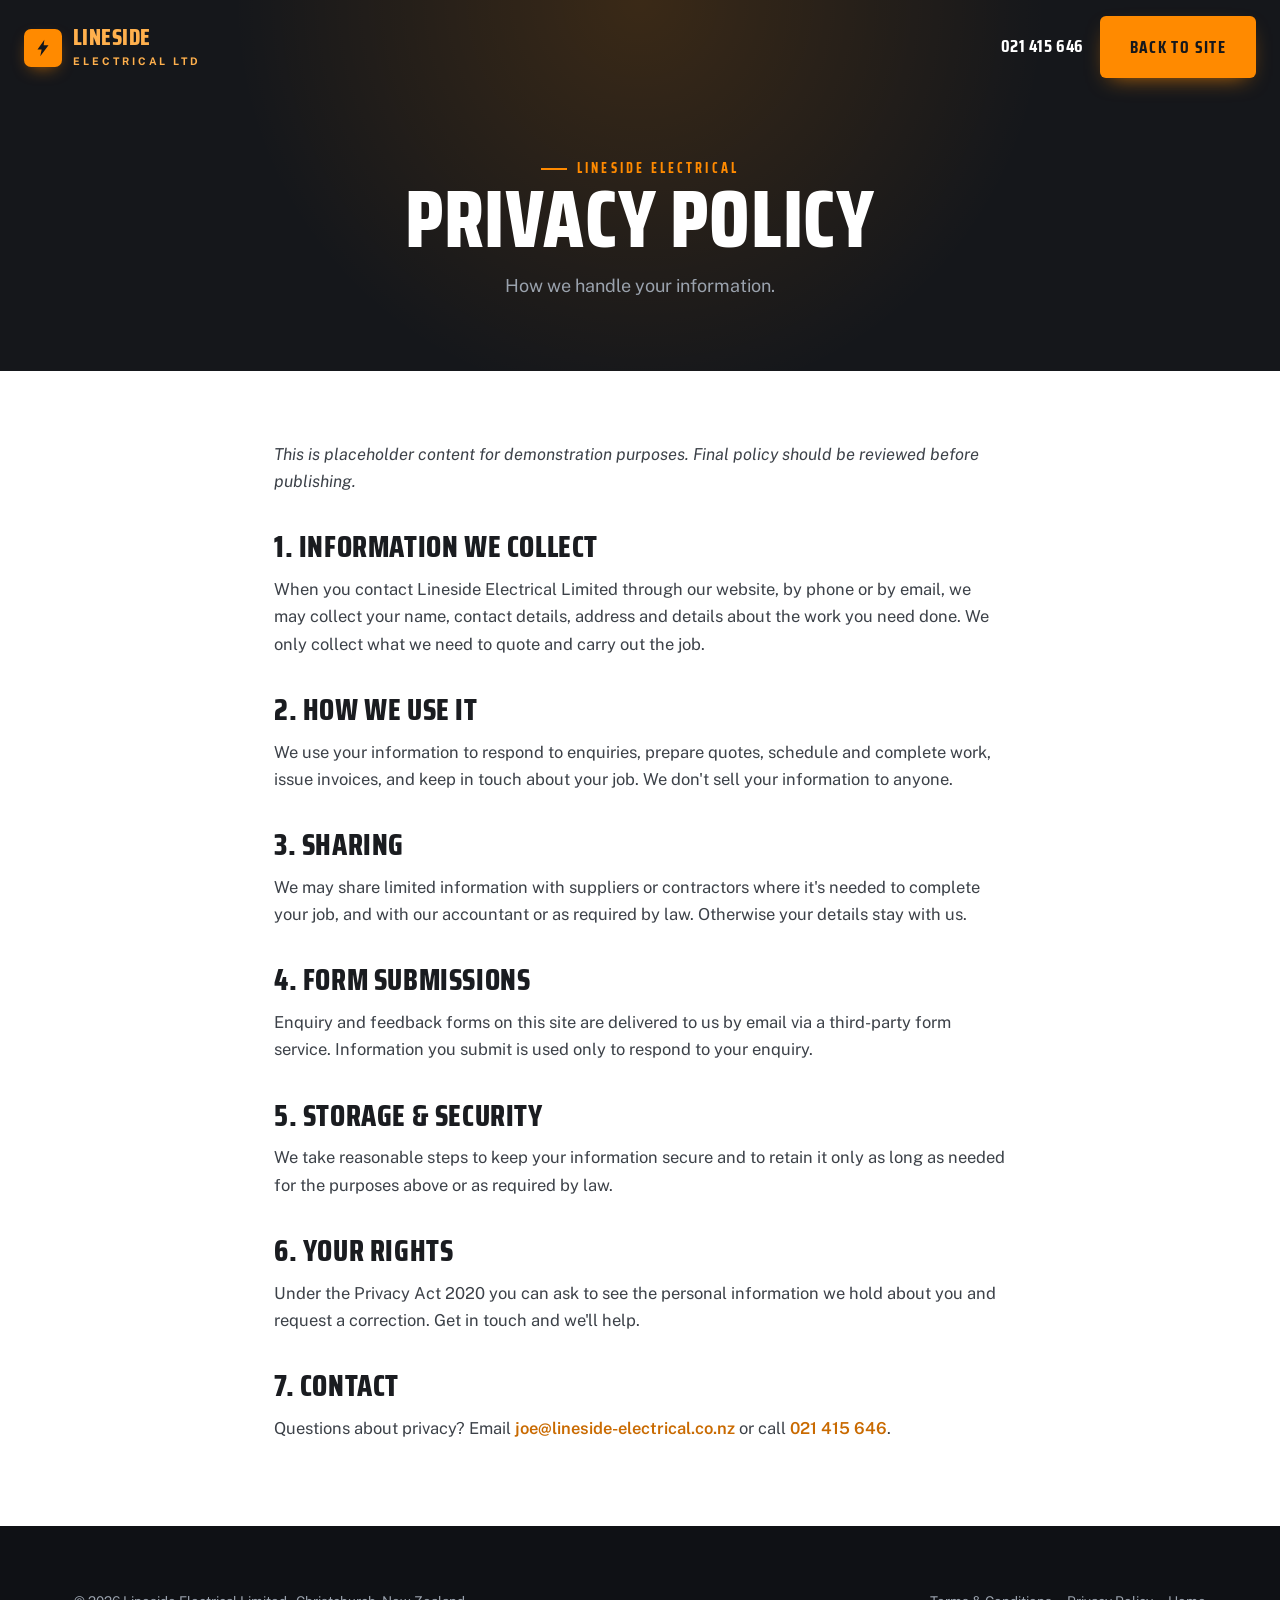
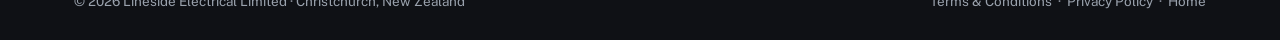
==== privacy.html @ 270ad35f "Initial build: Lineside Electrical Limited" ====
<!DOCTYPE html>
<html lang="en-NZ">
<head>
<meta charset="UTF-8">
<meta name="viewport" content="width=device-width, initial-scale=1.0">
<title>Privacy Policy | Lineside Electrical Limited</title>
<meta name="description" content="Privacy policy for Lineside Electrical Limited, Christchurch.">
<link rel="icon" href="data:image/svg+xml,%3Csvg xmlns='http://www.w3.org/2000/svg' viewBox='0 0 32 32'%3E%3Crect width='32' height='32' rx='7' fill='%23ff8a00'/%3E%3Cpath d='M18 4 L8 18 h6 l-2 10 12-16 h-7 z' fill='%2315171b'/%3E%3C/svg%3E">
<link rel="preconnect" href="https://fonts.googleapis.com">
<link rel="preconnect" href="https://fonts.gstatic.com" crossorigin>
<link href="https://fonts.googleapis.com/css2?family=Saira+Condensed:wght@600;700;800&family=Public+Sans:wght@400;500;600;700&display=swap" rel="stylesheet">
<link rel="stylesheet" href="style.css">
</head>
<body>
<nav class="nav nav--scrolled">
  <a class="brand" href="index.html">
    <span class="mark"><svg viewBox="0 0 32 32" fill="none"><path d="M18 4 L8 18 h6 l-2 10 12-16 h-7 z" fill="#15171b"/></svg></span>
    <span><b>Lineside</b><span>Electrical Ltd</span></span>
  </a>
  <div class="nav-cta"><a class="nav-phone" href="tel:+6421415646">021 415 646</a><a class="btn btn--amber" href="index.html">Back to Site</a></div>
</nav>

<header class="subhead"><div class="wrap"><span class="eyebrow" style="justify-content:center">Lineside Electrical</span><h1>Privacy Policy</h1><p>How we handle your information.</p></div></header>

<main class="prose">
  <p><em>This is placeholder content for demonstration purposes. Final policy should be reviewed before publishing.</em></p>

  <h2>1. Information we collect</h2>
  <p>When you contact Lineside Electrical Limited through our website, by phone or by email, we may collect your name, contact details, address and details about the work you need done. We only collect what we need to quote and carry out the job.</p>

  <h2>2. How we use it</h2>
  <p>We use your information to respond to enquiries, prepare quotes, schedule and complete work, issue invoices, and keep in touch about your job. We don't sell your information to anyone.</p>

  <h2>3. Sharing</h2>
  <p>We may share limited information with suppliers or contractors where it's needed to complete your job, and with our accountant or as required by law. Otherwise your details stay with us.</p>

  <h2>4. Form submissions</h2>
  <p>Enquiry and feedback forms on this site are delivered to us by email via a third-party form service. Information you submit is used only to respond to your enquiry.</p>

  <h2>5. Storage &amp; security</h2>
  <p>We take reasonable steps to keep your information secure and to retain it only as long as needed for the purposes above or as required by law.</p>

  <h2>6. Your rights</h2>
  <p>Under the Privacy Act 2020 you can ask to see the personal information we hold about you and request a correction. Get in touch and we'll help.</p>

  <h2>7. Contact</h2>
  <p>Questions about privacy? Email <a href="mailto:joe@lineside-electrical.co.nz">joe@lineside-electrical.co.nz</a> or call <a href="tel:+6421415646">021 415 646</a>.</p>
</main>

<footer class="footer">
  <div class="wrap">
    <div class="footer-bottom" style="border-top:0;padding-top:0">
      <span>© <span id="yr"></span> Lineside Electrical Limited · Christchurch, New Zealand</span>
      <span><a href="terms.html">Terms &amp; Conditions</a> &nbsp;·&nbsp; <a href="privacy.html">Privacy Policy</a> &nbsp;·&nbsp; <a href="index.html">Home</a></span>
    </div>
  </div>
</footer>
<script src="script.js"></script>
</body>
</html>
---- style.css ----
/* ============================================================
   Lineside Electrical Limited — Industrial archetype
   Display: Saira Condensed · Body: Public Sans · Accent: safety amber
   ============================================================ */

:root{
  --ink:#15171b;          /* dark anchor */
  --ink-2:#1d2026;        /* raised dark panel */
  --bone:#f1eee8;         /* bone band */
  --paper:#ffffff;        /* light band */
  --line:#e3ded4;         /* hairlines on light */
  --line-dark:#2c3038;    /* hairlines on dark */
  --text:#1a1c20;
  --muted:#646a73;
  --muted-dark:#9aa2ad;
  --accent:#ff8a00;       /* safety amber */
  --accent-2:#ffb04d;
  --radius:6px;
  --maxw:1180px;
  --ease:cubic-bezier(.22,.61,.36,1);
}

*{box-sizing:border-box;margin:0;padding:0}
html{scroll-behavior:smooth;-webkit-text-size-adjust:100%}
body{
  font-family:"Public Sans",-apple-system,BlinkMacSystemFont,sans-serif;
  color:var(--text);
  background:var(--paper);
  line-height:1.65;
  font-size:17px;
  overflow-x:hidden;
}
img{max-width:100%;display:block}
a{color:inherit;text-decoration:none}

h1,h2,h3,.display{
  font-family:"Saira Condensed",Impact,sans-serif;
  font-weight:800;
  line-height:.96;
  letter-spacing:.01em;
  text-transform:uppercase;
}

.wrap{max-width:var(--maxw);margin:0 auto;padding:0 24px}
.eyebrow{
  font-family:"Saira Condensed",sans-serif;
  font-weight:700;
  text-transform:uppercase;
  letter-spacing:.22em;
  font-size:14px;
  color:var(--accent);
  display:inline-flex;align-items:center;gap:10px;
}
.eyebrow::before{content:"";width:26px;height:2px;background:var(--accent)}

.section{padding:96px 0}
.section--bone{background:var(--bone)}
.section--ink{background:var(--ink);color:#fff}
.section--ink .eyebrow{color:var(--accent-2)}
.section-head{max-width:720px;margin-bottom:54px}
.section-head h2{font-size:clamp(34px,5.4vw,60px);margin:16px 0 14px}
.section-head p{color:var(--muted);font-size:18px}
.section--ink .section-head p{color:var(--muted-dark)}

/* Buttons */
.btn{
  display:inline-flex;align-items:center;justify-content:center;gap:10px;
  font-family:"Saira Condensed",sans-serif;font-weight:700;
  text-transform:uppercase;letter-spacing:.08em;font-size:17px;
  padding:15px 28px;border-radius:var(--radius);cursor:pointer;border:2px solid transparent;
  transition:transform .25s var(--ease),background .25s var(--ease),color .25s,box-shadow .25s;
  white-space:nowrap;
}
.btn--amber{background:var(--accent);color:#15171b;box-shadow:0 8px 22px -10px rgba(255,138,0,.8)}
.btn--amber:hover{background:var(--accent-2);transform:translateY(-2px)}
.btn--ghost{border-color:rgba(255,255,255,.35);color:#fff}
.btn--ghost:hover{border-color:var(--accent);color:var(--accent-2);transform:translateY(-2px)}
.btn--dark{background:var(--ink);color:#fff}
.btn--dark:hover{background:var(--ink-2);transform:translateY(-2px)}
.btn--outline-dark{border-color:var(--ink);color:var(--ink)}
.btn--outline-dark:hover{background:var(--ink);color:#fff;transform:translateY(-2px)}

/* ============ NAV ============ */
.nav{
  position:fixed;top:0;left:0;right:0;z-index:60;
  display:flex;align-items:center;justify-content:space-between;
  padding:16px 24px;transition:background .3s,padding .3s,box-shadow .3s;
}
.nav--scrolled{background:rgba(21,23,27,.96);backdrop-filter:blur(10px);padding:11px 24px;box-shadow:0 1px 0 var(--line-dark)}
.brand{display:flex;align-items:center;gap:11px;color:#fff}
.brand .mark{
  width:38px;height:38px;border-radius:7px;background:var(--accent);
  display:grid;place-items:center;color:#15171b;flex:none;
  box-shadow:0 6px 18px -8px rgba(255,138,0,.9);
}
.brand .mark svg{width:22px;height:22px}
.brand b{font-family:"Saira Condensed",sans-serif;font-weight:800;font-size:23px;letter-spacing:.02em;text-transform:uppercase;line-height:1}
.brand span{display:block;font-size:10.5px;letter-spacing:.28em;color:var(--accent-2);text-transform:uppercase;font-weight:700;margin-top:2px}
.nav-links{display:flex;align-items:center;gap:30px}
.nav-links a{color:#e7e9ec;font-size:15px;font-weight:500;transition:color .2s}
.nav-links a:hover{color:var(--accent-2)}
.nav-cta{display:flex;align-items:center;gap:16px}
.nav-phone{color:#fff;font-family:"Saira Condensed",sans-serif;font-weight:700;font-size:18px;letter-spacing:.03em}
.nav-toggle{display:none;background:none;border:0;color:#fff;cursor:pointer}
@media(max-width:880px){
  .nav-links,.nav-phone{display:none}
  .nav-toggle{display:block}
}

/* ============ HERO ============ */
.hero{position:relative;min-height:100vh;display:flex;align-items:flex-end;background:var(--ink);overflow:hidden}
.hero-slides{position:absolute;inset:0;z-index:0}
.hero-slide{
  position:absolute;inset:0;background-size:cover;background-position:center;
  opacity:0;transition:opacity 1.6s ease-in-out;transform:scale(1.06);
  filter:saturate(.85) contrast(1.05);
}
.hero-slide.active{opacity:1;animation:kenburns 8s linear forwards}
@keyframes kenburns{from{transform:scale(1.06)}to{transform:scale(1.14)}}
.hero-overlay{position:absolute;inset:0;z-index:1;
  background:linear-gradient(180deg,rgba(21,23,27,.55) 0%,rgba(21,23,27,.45) 40%,rgba(21,23,27,.92) 100%);}
.hero-overlay::after{content:"";position:absolute;inset:0;background:linear-gradient(90deg,rgba(21,23,27,.7),transparent 70%)}
.hero-inner{position:relative;z-index:2;width:100%;padding-bottom:72px;padding-top:140px}
.hero-inner .eyebrow{margin-bottom:20px}
.hero h1{color:#fff;font-size:clamp(46px,8.4vw,108px);max-width:14ch}
.hero h1 em{font-style:normal;color:var(--accent)}
.hero-sub{color:#dfe2e7;font-size:clamp(17px,2vw,21px);max-width:54ch;margin:22px 0 32px}
.hero-actions{display:flex;flex-wrap:wrap;gap:14px}
.hero-strip{
  position:relative;z-index:2;border-top:1px solid var(--line-dark);
  display:grid;grid-template-columns:repeat(3,1fr);
}
.hero-strip div{padding:18px 24px;color:#cfd3da;font-size:14.5px;display:flex;align-items:center;gap:10px;border-left:1px solid var(--line-dark)}
.hero-strip div:first-child{border-left:0}
.hero-strip b{color:#fff;font-family:"Saira Condensed",sans-serif;font-size:17px;letter-spacing:.04em;text-transform:uppercase}
.hero-strip svg{color:var(--accent);flex:none}
@media(max-width:760px){.hero-strip{display:none}.hero-inner{padding-bottom:54px}}

/* ============ TRUST STRIP ============ */
.trust{background:var(--ink-2);color:#fff;padding:0}
.trust-grid{display:grid;grid-template-columns:repeat(3,1fr)}
.trust-grid .cell{padding:38px 30px;border-left:1px solid var(--line-dark);display:flex;gap:18px;align-items:flex-start}
.trust-grid .cell:first-child{border-left:0}
.trust .ic{width:46px;height:46px;border-radius:8px;background:rgba(255,138,0,.14);color:var(--accent);display:grid;place-items:center;flex:none}
.trust h3{font-size:21px;letter-spacing:.04em;margin-bottom:5px}
.trust p{color:var(--muted-dark);font-size:14.5px;line-height:1.5}
@media(max-width:760px){.trust-grid{grid-template-columns:1fr}.trust-grid .cell{border-left:0;border-top:1px solid var(--line-dark)}.trust-grid .cell:first-child{border-top:0}}

/* ============ SERVICES ============ */
.svc-grid{display:grid;grid-template-columns:repeat(3,1fr);gap:22px}
@media(max-width:900px){.svc-grid{grid-template-columns:repeat(2,1fr)}}
@media(max-width:600px){.svc-grid{grid-template-columns:1fr}}
.svc{
  background:var(--paper);border:1px solid var(--line);border-radius:var(--radius);
  padding:30px 28px;transition:transform .3s var(--ease),box-shadow .3s,border-color .3s;
  position:relative;overflow:hidden;
}
.section--bone .svc{background:#fff}
.svc::before{content:"";position:absolute;top:0;left:0;width:0;height:3px;background:var(--accent);transition:width .35s var(--ease)}
.svc:hover{transform:translateY(-5px);box-shadow:0 22px 40px -24px rgba(21,23,27,.4);border-color:#d6cfc1}
.svc:hover::before{width:100%}
.svc .num{font-family:"Saira Condensed",sans-serif;font-weight:800;font-size:15px;color:var(--accent);letter-spacing:.1em}
.svc .ic{width:50px;height:50px;border-radius:9px;background:var(--ink);color:var(--accent);display:grid;place-items:center;margin:14px 0 18px}
.svc h3{font-size:25px;letter-spacing:.03em;margin-bottom:9px}
.svc p{color:var(--muted);font-size:15.5px}

/* ============ ABOUT ============ */
.about-grid{display:grid;grid-template-columns:1fr 1.05fr;gap:60px;align-items:center}
@media(max-width:860px){.about-grid{grid-template-columns:1fr;gap:36px}}
.about-img{position:relative;border-radius:var(--radius);overflow:hidden}
.about-img img{width:100%;height:100%;object-fit:cover;aspect-ratio:4/3;filter:saturate(.85) contrast(1.05)}
.about-img .tag{
  position:absolute;left:0;bottom:0;background:var(--accent);color:#15171b;
  font-family:"Saira Condensed",sans-serif;font-weight:800;text-transform:uppercase;
  letter-spacing:.05em;padding:12px 20px;font-size:18px;
}
.about h2{font-size:clamp(32px,4.6vw,52px);margin:14px 0 18px}
.about p{color:var(--muted);margin-bottom:16px}
.checklist{list-style:none;margin-top:24px;display:grid;gap:14px}
.checklist li{display:flex;gap:13px;align-items:flex-start;font-weight:500;color:var(--text)}
.checklist .tick{width:26px;height:26px;border-radius:50%;background:var(--ink);color:var(--accent);display:grid;place-items:center;flex:none}
.checklist b{font-family:"Saira Condensed",sans-serif;font-weight:700;letter-spacing:.02em}

/* ============ CREW ============ */
.crew-grid{display:grid;grid-template-columns:repeat(3,1fr);gap:22px}
@media(max-width:820px){.crew-grid{grid-template-columns:1fr}}
.badge{
  display:inline-block;font-family:"Saira Condensed",sans-serif;font-weight:700;
  text-transform:uppercase;letter-spacing:.14em;font-size:12.5px;
  background:rgba(255,138,0,.16);color:var(--accent-2);padding:5px 12px;border-radius:4px;margin-bottom:18px;
}
.crew{background:var(--ink-2);border:1px solid var(--line-dark);border-radius:var(--radius);padding:32px 28px;transition:transform .3s var(--ease),border-color .3s}
.crew:hover{transform:translateY(-5px);border-color:var(--accent)}
.crew .avatar{
  width:74px;height:74px;border-radius:50%;background:var(--ink);
  display:grid;place-items:center;font-family:"Saira Condensed",sans-serif;font-weight:800;
  font-size:27px;color:#fff;border:2px solid var(--accent);margin-bottom:20px;letter-spacing:.03em;
}
.crew h3{color:#fff;font-size:24px;letter-spacing:.04em}
.crew .role-sub{color:var(--accent-2);font-size:13px;text-transform:uppercase;letter-spacing:.16em;font-weight:700;margin:4px 0 12px;font-family:"Saira Condensed",sans-serif}
.crew p{color:var(--muted-dark);font-size:15px}

/* ============ REVIEWS ============ */
.rev-grid{display:grid;grid-template-columns:repeat(3,1fr);gap:22px}
@media(max-width:900px){.rev-grid{grid-template-columns:1fr}}
.rev{background:#fff;border:1px solid var(--line);border-radius:var(--radius);padding:30px 28px;display:flex;flex-direction:column;gap:14px}
.stars{color:var(--accent);letter-spacing:3px;font-size:18px}
.rev p{color:var(--text);font-size:16px;flex:1}
.rev .who{display:flex;align-items:center;gap:12px;border-top:1px solid var(--line);padding-top:16px}
.rev .who .ini{width:42px;height:42px;border-radius:50%;background:var(--ink);color:var(--accent);display:grid;place-items:center;font-family:"Saira Condensed",sans-serif;font-weight:800;font-size:16px}
.rev .who b{display:block;font-family:"Public Sans";font-weight:700;font-size:15px}
.rev .who span{font-size:13px;color:var(--muted)}

/* ============ REVIEW FUNNEL BANNER ============ */
.funnel{background:var(--ink);color:#fff;text-align:center;position:relative;overflow:hidden}
.funnel::before{content:"";position:absolute;inset:0;background:radial-gradient(circle at 50% -20%,rgba(255,138,0,.18),transparent 60%)}
.funnel .wrap{position:relative;z-index:1}
.funnel h2{font-size:clamp(32px,5vw,56px);margin:14px 0 10px}
.funnel .big-stars{color:var(--accent);font-size:34px;letter-spacing:8px;margin:18px 0 26px}
.funnel p{color:var(--muted-dark);max-width:50ch;margin:0 auto 30px;font-size:17px}

/* ============ CONTACT ============ */
.contact-grid{display:grid;grid-template-columns:.85fr 1.15fr;gap:54px}
@media(max-width:860px){.contact-grid{grid-template-columns:1fr;gap:36px}}
.contact-info h2{font-size:clamp(32px,4.6vw,52px);margin:14px 0 18px;color:#fff}
.contact-info p.lead{color:var(--muted-dark);margin-bottom:30px}
.contact-line{display:flex;gap:16px;align-items:center;padding:16px 0;border-top:1px solid var(--line-dark)}
.contact-line .ic{width:46px;height:46px;border-radius:9px;background:rgba(255,138,0,.14);color:var(--accent);display:grid;place-items:center;flex:none}
.contact-line span{display:block;font-size:12.5px;color:var(--muted-dark);text-transform:uppercase;letter-spacing:.14em;font-weight:700}
.contact-line b{color:#fff;font-size:18px;font-weight:600}
.form{background:#fff;border-radius:var(--radius);padding:34px}
.form .row{display:grid;grid-template-columns:1fr 1fr;gap:16px}
@media(max-width:520px){.form .row{grid-template-columns:1fr}}
.field{margin-bottom:16px}
.field label{display:block;font-size:13px;font-weight:700;text-transform:uppercase;letter-spacing:.08em;color:var(--text);margin-bottom:7px;font-family:"Saira Condensed",sans-serif}
.field input,.field select,.field textarea{
  width:100%;padding:13px 15px;border:1.5px solid var(--line);border-radius:var(--radius);
  font-family:inherit;font-size:16px;color:var(--text);background:#fbfaf7;transition:border-color .2s,box-shadow .2s;
}
.field input:focus,.field select:focus,.field textarea:focus{outline:none;border-color:var(--accent);box-shadow:0 0 0 3px rgba(255,138,0,.16);background:#fff}
.field textarea{resize:vertical;min-height:120px}

/* ============ FOOTER ============ */
.footer{background:#0f1115;color:#cdd2d9;padding:64px 0 28px}
.footer-top{display:grid;grid-template-columns:1.4fr 1fr 1fr;gap:40px;padding-bottom:40px;border-bottom:1px solid var(--line-dark)}
@media(max-width:760px){.footer-top{grid-template-columns:1fr;gap:30px}}
.footer .brand{margin-bottom:16px}
.footer-about{color:var(--muted-dark);font-size:15px;max-width:38ch}
.footer h4{font-family:"Saira Condensed",sans-serif;font-weight:700;text-transform:uppercase;letter-spacing:.1em;color:#fff;font-size:16px;margin-bottom:16px}
.footer ul{list-style:none;display:grid;gap:10px}
.footer ul a{color:var(--muted-dark);font-size:15px;transition:color .2s}
.footer ul a:hover{color:var(--accent-2)}
.footer-bottom{display:flex;justify-content:space-between;flex-wrap:wrap;gap:12px;padding-top:24px;font-size:13.5px;color:var(--muted-dark)}
.footer-bottom a{color:var(--muted-dark)}
.footer-bottom a:hover{color:var(--accent-2)}

/* ============ INTRO OVERLAY ============ */
#intro{position:fixed;inset:0;z-index:200;background:var(--ink);display:grid;place-items:center;transition:opacity .7s ease,visibility .7s}
#intro.gone{opacity:0;visibility:hidden}
#intro .il{display:flex;align-items:center;gap:14px;transform:translateY(8px);opacity:0;animation:introIn .8s var(--ease) forwards}
#intro .mark{width:54px;height:54px;border-radius:10px;background:var(--accent);display:grid;place-items:center;color:#15171b}
#intro .mark svg{width:30px;height:30px}
#intro b{font-family:"Saira Condensed",sans-serif;font-weight:800;font-size:34px;color:#fff;text-transform:uppercase;letter-spacing:.03em}
#intro .bar{position:absolute;bottom:0;left:0;height:3px;background:var(--accent);width:0;animation:introBar 1.2s ease forwards}
@keyframes introIn{to{transform:translateY(0);opacity:1}}
@keyframes introBar{to{width:100%}}

/* ============ REVEAL ============ */
.reveal{opacity:0;transform:translateY(26px);transition:opacity .7s var(--ease),transform .7s var(--ease)}
.reveal.in{opacity:1;transform:none}

/* ============ SUBPAGE HEADER ============ */
.subhead{background:var(--ink);color:#fff;padding:150px 0 70px;text-align:center;position:relative;overflow:hidden}
.subhead::before{content:"";position:absolute;inset:0;background:radial-gradient(circle at 50% 0,rgba(255,138,0,.16),transparent 55%)}
.subhead .wrap{position:relative;z-index:1}
.subhead h1{font-size:clamp(40px,7vw,80px)}
.subhead p{color:var(--muted-dark);margin-top:14px;font-size:18px}

/* legal / content pages */
.prose{max-width:780px;margin:0 auto;padding:70px 24px}
.prose h2{font-size:30px;margin:38px 0 14px;letter-spacing:.02em}
.prose p,.prose li{color:#3c4148;margin-bottom:14px;font-size:16.5px}
.prose ul{padding-left:22px;margin-bottom:14px}
.prose a{color:#c96a00;font-weight:600}

@media(prefers-reduced-motion:reduce){
  .hero-slide.active{animation:none}
  *{scroll-behavior:auto}
}
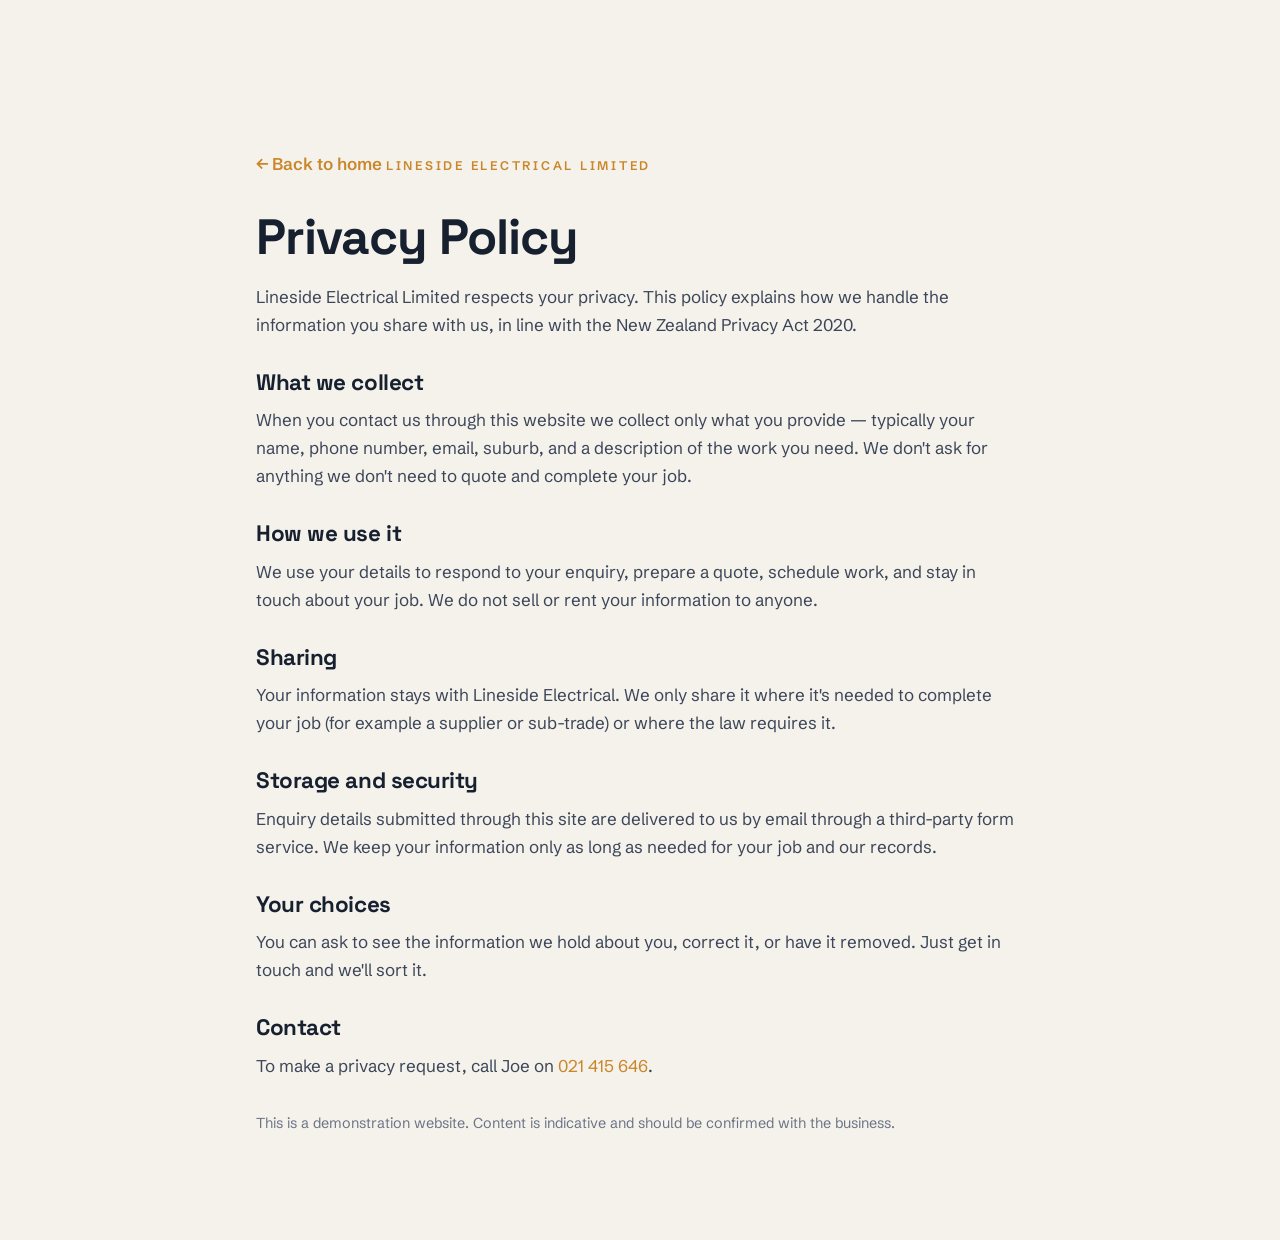
==== commit 099be39d: "Initial build: Lineside Electrical Limited Co-Authored-By: Claude Opus 4.8 <noreply@anthropic.com>" ====
--- a/privacy.html
+++ b/privacy.html
@@ -2,59 +2,44 @@
 <html lang="en-NZ">
 <head>
 <meta charset="UTF-8">
-<meta name="viewport" content="width=device-width, initial-scale=1.0">
+<meta name="viewport" content="width=device-width,initial-scale=1">
 <title>Privacy Policy | Lineside Electrical Limited</title>
-<meta name="description" content="Privacy policy for Lineside Electrical Limited, Christchurch.">
-<link rel="icon" href="data:image/svg+xml,%3Csvg xmlns='http://www.w3.org/2000/svg' viewBox='0 0 32 32'%3E%3Crect width='32' height='32' rx='7' fill='%23ff8a00'/%3E%3Cpath d='M18 4 L8 18 h6 l-2 10 12-16 h-7 z' fill='%2315171b'/%3E%3C/svg%3E">
+<meta name="robots" content="noindex">
+<link rel="icon" href="favicon.svg" type="image/svg+xml">
 <link rel="preconnect" href="https://fonts.googleapis.com">
 <link rel="preconnect" href="https://fonts.gstatic.com" crossorigin>
-<link href="https://fonts.googleapis.com/css2?family=Saira+Condensed:wght@600;700;800&family=Public+Sans:wght@400;500;600;700&display=swap" rel="stylesheet">
-<link rel="stylesheet" href="style.css">
+<link href="https://fonts.googleapis.com/css2?family=Space+Grotesk:wght@500;600;700&family=Schibsted+Grotesk:wght@400;500;600;700&display=swap" rel="stylesheet">
+<link rel="stylesheet" href="styles.css">
 </head>
 <body>
-<nav class="nav nav--scrolled">
-  <a class="brand" href="index.html">
-    <span class="mark"><svg viewBox="0 0 32 32" fill="none"><path d="M18 4 L8 18 h6 l-2 10 12-16 h-7 z" fill="#15171b"/></svg></span>
-    <span><b>Lineside</b><span>Electrical Ltd</span></span>
-  </a>
-  <div class="nav-cta"><a class="nav-phone" href="tel:+6421415646">021 415 646</a><a class="btn btn--amber" href="index.html">Back to Site</a></div>
-</nav>
+<section class="subpage">
+  <div class="wrap">
+    <a class="back-link" href="index.html">← Back to home</a>
+    <span class="eyebrow">Lineside Electrical Limited</span>
+    <h1>Privacy Policy</h1>
+    <p>Lineside Electrical Limited respects your privacy. This policy explains how we handle the information you share with us, in line with the New Zealand Privacy Act 2020.</p>
 
-<header class="subhead"><div class="wrap"><span class="eyebrow" style="justify-content:center">Lineside Electrical</span><h1>Privacy Policy</h1><p>How we handle your information.</p></div></header>
+    <h2>What we collect</h2>
+    <p>When you contact us through this website we collect only what you provide — typically your name, phone number, email, suburb, and a description of the work you need. We don't ask for anything we don't need to quote and complete your job.</p>
 
-<main class="prose">
-  <p><em>This is placeholder content for demonstration purposes. Final policy should be reviewed before publishing.</em></p>
+    <h2>How we use it</h2>
+    <p>We use your details to respond to your enquiry, prepare a quote, schedule work, and stay in touch about your job. We do not sell or rent your information to anyone.</p>
 
-  <h2>1. Information we collect</h2>
-  <p>When you contact Lineside Electrical Limited through our website, by phone or by email, we may collect your name, contact details, address and details about the work you need done. We only collect what we need to quote and carry out the job.</p>
+    <h2>Sharing</h2>
+    <p>Your information stays with Lineside Electrical. We only share it where it's needed to complete your job (for example a supplier or sub-trade) or where the law requires it.</p>
 
-  <h2>2. How we use it</h2>
-  <p>We use your information to respond to enquiries, prepare quotes, schedule and complete work, issue invoices, and keep in touch about your job. We don't sell your information to anyone.</p>
+    <h2>Storage and security</h2>
+    <p>Enquiry details submitted through this site are delivered to us by email through a third-party form service. We keep your information only as long as needed for your job and our records.</p>
 
-  <h2>3. Sharing</h2>
-  <p>We may share limited information with suppliers or contractors where it's needed to complete your job, and with our accountant or as required by law. Otherwise your details stay with us.</p>
+    <h2>Your choices</h2>
+    <p>You can ask to see the information we hold about you, correct it, or have it removed. Just get in touch and we'll sort it.</p>
 
-  <h2>4. Form submissions</h2>
-  <p>Enquiry and feedback forms on this site are delivered to us by email via a third-party form service. Information you submit is used only to respond to your enquiry.</p>
+    <h2>Contact</h2>
+    <p>To make a privacy request, call Joe on <a href="tel:+6421415646" style="color:var(--copper-2)">021 415 646</a>.</p>
 
-  <h2>5. Storage &amp; security</h2>
-  <p>We take reasonable steps to keep your information secure and to retain it only as long as needed for the purposes above or as required by law.</p>
-
-  <h2>6. Your rights</h2>
-  <p>Under the Privacy Act 2020 you can ask to see the personal information we hold about you and request a correction. Get in touch and we'll help.</p>
-
-  <h2>7. Contact</h2>
-  <p>Questions about privacy? Email <a href="mailto:joe@lineside-electrical.co.nz">joe@lineside-electrical.co.nz</a> or call <a href="tel:+6421415646">021 415 646</a>.</p>
-</main>
-
-<footer class="footer">
-  <div class="wrap">
-    <div class="footer-bottom" style="border-top:0;padding-top:0">
-      <span>© <span id="yr"></span> Lineside Electrical Limited · Christchurch, New Zealand</span>
-      <span><a href="terms.html">Terms &amp; Conditions</a> &nbsp;·&nbsp; <a href="privacy.html">Privacy Policy</a> &nbsp;·&nbsp; <a href="index.html">Home</a></span>
-    </div>
+    <p style="margin-top:2rem;color:#6b7486;font-size:.9rem">This is a demonstration website. Content is indicative and should be confirmed with the business.</p>
   </div>
-</footer>
+</section>
 <script src="script.js"></script>
 </body>
 </html>
--- a/styles.css
+++ b/styles.css
@@ -0,0 +1,265 @@
+/* Lineside Electrical Limited — Premium archetype
+   Fonts: Space Grotesk (display) + Schibsted Grotesk (body)
+   Anchor: deep navy  |  Accent: copper/amber */
+
+:root{
+  --navy:#0b1220;
+  --navy-2:#111c30;
+  --navy-3:#16243c;
+  --bone:#f5f2ec;
+  --white:#ffffff;
+  --ink:#16202f;
+  --muted:#5c6779;
+  --line:#e4ded3;
+  --line-dark:rgba(255,255,255,.10);
+  --copper:#e0a13c;
+  --copper-2:#ca862a;
+  --radius:14px;
+  --maxw:1180px;
+  --shadow:0 18px 50px -20px rgba(11,18,32,.35);
+  --ease:cubic-bezier(.22,.61,.36,1);
+}
+
+*{box-sizing:border-box;margin:0;padding:0}
+html{scroll-behavior:smooth;-webkit-text-size-adjust:100%}
+body{
+  font-family:"Schibsted Grotesk",system-ui,sans-serif;
+  color:var(--ink);
+  background:var(--white);
+  line-height:1.65;
+  font-size:17px;
+  -webkit-font-smoothing:antialiased;
+}
+h1,h2,h3,h4{font-family:"Space Grotesk",system-ui,sans-serif;line-height:1.08;font-weight:700;letter-spacing:-.02em}
+a{color:inherit;text-decoration:none}
+img{display:block;max-width:100%}
+.wrap{max-width:var(--maxw);margin:0 auto;padding:0 26px}
+.eyebrow{
+  font-size:.78rem;letter-spacing:.22em;text-transform:uppercase;
+  font-weight:600;color:var(--copper-2);
+}
+.eyebrow.on-dark{color:var(--copper)}
+
+/* Buttons */
+.btn{
+  display:inline-flex;align-items:center;gap:.55rem;
+  font-weight:600;font-size:1rem;
+  padding:.95rem 1.55rem;border-radius:11px;
+  border:1px solid transparent;cursor:pointer;
+  transition:transform .25s var(--ease),background .25s,border-color .25s,color .25s;
+}
+.btn:hover{transform:translateY(-2px)}
+.btn-primary{background:var(--copper);color:#1a1206}
+.btn-primary:hover{background:var(--copper-2)}
+.btn-ghost{border-color:rgba(255,255,255,.35);color:#fff}
+.btn-ghost:hover{border-color:#fff;background:rgba(255,255,255,.07)}
+.btn-dark{background:var(--navy);color:#fff}
+.btn-dark:hover{background:var(--navy-3)}
+
+/* ---------- NAV ---------- */
+.nav{
+  position:fixed;top:0;left:0;right:0;z-index:60;
+  display:flex;align-items:center;justify-content:space-between;
+  padding:16px 26px;
+  transition:background .3s,box-shadow .3s,padding .3s;
+}
+.nav.scrolled{background:rgba(11,18,32,.92);backdrop-filter:blur(12px);box-shadow:0 1px 0 var(--line-dark);padding:11px 26px}
+.brand{display:flex;align-items:center;gap:.62rem;color:#fff;font-family:"Space Grotesk";font-weight:700;font-size:1.18rem;letter-spacing:-.01em}
+.brand .spark{
+  width:30px;height:30px;border-radius:8px;display:grid;place-items:center;
+  background:var(--copper);color:#1a1206;flex:none;
+}
+.brand .spark svg{width:17px;height:17px}
+.brand small{display:block;font-family:"Schibsted Grotesk";font-weight:500;font-size:.62rem;letter-spacing:.18em;color:var(--copper);text-transform:uppercase;margin-top:1px}
+.nav-links{display:flex;align-items:center;gap:2rem}
+.nav-links a{color:rgba(255,255,255,.82);font-size:.96rem;font-weight:500}
+.nav-links a:hover{color:#fff}
+.nav-cta{display:flex;align-items:center;gap:1rem}
+.nav-phone{color:#fff;font-weight:600;font-size:.96rem;display:flex;align-items:center;gap:.4rem}
+.nav-phone svg{width:15px;height:15px;color:var(--copper)}
+.nav-toggle{display:none;background:none;border:0;color:#fff;cursor:pointer}
+@media(max-width:880px){
+  .nav-links{display:none}
+  .nav-phone span{display:none}
+}
+
+/* ---------- HERO ---------- */
+.hero{position:relative;min-height:100svh;display:flex;align-items:center;background:var(--navy);overflow:hidden}
+.hero-slides{position:absolute;inset:0;z-index:0}
+.hero-slide{
+  position:absolute;inset:0;background-size:cover;background-position:center;
+  opacity:0;transition:opacity 1.6s ease;
+  filter:saturate(.82) contrast(1.05);
+}
+.hero-slide.active{opacity:1}
+.hero-overlay{
+  position:absolute;inset:0;z-index:1;
+  background:linear-gradient(180deg,rgba(11,18,32,.62) 0%,rgba(11,18,32,.55) 45%,rgba(11,18,32,.82) 100%);
+}
+.hero-overlay:after{
+  content:"";position:absolute;inset:0;
+  background:radial-gradient(120% 80% at 12% 30%,rgba(11,18,32,.20),rgba(11,18,32,.7));
+}
+.hero-inner{position:relative;z-index:2;width:100%;padding-top:120px;padding-bottom:64px}
+.hero h1{color:#fff;font-size:clamp(2.5rem,6.4vw,4.65rem);max-width:14ch;margin:.9rem 0 1.1rem}
+.hero .lead{color:rgba(255,255,255,.84);font-size:clamp(1.05rem,2vw,1.28rem);max-width:46ch;margin-bottom:2rem}
+.hero-cta{display:flex;gap:.9rem;flex-wrap:wrap;align-items:center}
+.hero-meta{display:flex;gap:1.8rem;margin-top:2.6rem;flex-wrap:wrap}
+.hero-meta div{color:rgba(255,255,255,.7);font-size:.9rem;display:flex;align-items:center;gap:.5rem}
+.hero-meta svg{width:16px;height:16px;color:var(--copper)}
+.hero-dots{position:absolute;left:26px;bottom:26px;z-index:3;display:flex;gap:.5rem}
+.hero-dots button{width:30px;height:4px;border-radius:3px;border:0;background:rgba(255,255,255,.3);cursor:pointer;transition:background .3s}
+.hero-dots button.active{background:var(--copper)}
+
+/* ---------- Section base ---------- */
+section{padding:96px 0}
+.sec-light{background:var(--white)}
+.sec-bone{background:var(--bone)}
+.sec-dark{background:var(--navy);color:#fff}
+.sec-head{max-width:680px;margin-bottom:54px}
+.sec-head h2{font-size:clamp(2rem,4.2vw,3rem);margin:.65rem 0 .85rem}
+.sec-head p{color:var(--muted);font-size:1.1rem}
+.sec-dark .sec-head p{color:rgba(255,255,255,.72)}
+
+/* ---------- Trust strip ---------- */
+.trust{background:var(--navy-2);color:#fff;padding:0}
+.trust-grid{display:grid;grid-template-columns:repeat(3,1fr)}
+.trust-item{display:flex;gap:1.05rem;align-items:flex-start;padding:38px 30px;border-left:1px solid var(--line-dark)}
+.trust-item:first-child{border-left:0}
+.trust-ico{width:46px;height:46px;border-radius:11px;flex:none;display:grid;place-items:center;background:rgba(224,161,60,.14);color:var(--copper)}
+.trust-ico svg{width:23px;height:23px}
+.trust-item h3{font-size:1.06rem;margin-bottom:.18rem}
+.trust-item p{color:rgba(255,255,255,.66);font-size:.93rem;line-height:1.5}
+@media(max-width:760px){.trust-grid{grid-template-columns:1fr}.trust-item{border-left:0;border-top:1px solid var(--line-dark)}.trust-item:first-child{border-top:0}}
+
+/* ---------- Services ---------- */
+.svc-grid{display:grid;grid-template-columns:repeat(3,1fr);gap:22px}
+.svc-card{
+  background:var(--white);border:1px solid var(--line);border-radius:var(--radius);
+  padding:30px 28px;transition:transform .3s var(--ease),box-shadow .3s,border-color .3s;
+}
+.sec-bone .svc-card{background:#fff}
+.svc-card:hover{transform:translateY(-5px);box-shadow:var(--shadow);border-color:#d8cfbe}
+.svc-ico{width:50px;height:50px;border-radius:12px;display:grid;place-items:center;background:var(--navy);color:var(--copper);margin-bottom:1.1rem}
+.svc-ico svg{width:25px;height:25px}
+.svc-card h3{font-size:1.22rem;margin-bottom:.5rem}
+.svc-card p{color:var(--muted);font-size:.97rem}
+@media(max-width:860px){.svc-grid{grid-template-columns:1fr 1fr}}
+@media(max-width:560px){.svc-grid{grid-template-columns:1fr}}
+
+/* ---------- About ---------- */
+.about{display:grid;grid-template-columns:1fr 1fr;gap:60px;align-items:center}
+.about-media{position:relative}
+.about-media img{width:100%;aspect-ratio:4/3;object-fit:cover;border-radius:var(--radius);filter:saturate(.82) contrast(1.05)}
+.about-media .tag{
+  position:absolute;left:-10px;bottom:24px;background:var(--copper);color:#1a1206;
+  font-weight:600;font-family:"Space Grotesk";padding:.65rem 1.1rem;border-radius:10px;font-size:.95rem;
+  box-shadow:var(--shadow);
+}
+.about h2{font-size:clamp(2rem,4vw,2.85rem);margin:.6rem 0 1.1rem}
+.about p{color:var(--muted);margin-bottom:1rem}
+.checklist{list-style:none;margin-top:1.6rem;display:grid;gap:.85rem}
+.checklist li{display:flex;gap:.75rem;align-items:flex-start;font-weight:500}
+.checklist .ck{width:26px;height:26px;border-radius:50%;background:rgba(224,161,60,.16);color:var(--copper-2);flex:none;display:grid;place-items:center}
+.checklist .ck svg{width:14px;height:14px}
+@media(max-width:840px){.about{grid-template-columns:1fr;gap:36px}}
+
+/* ---------- Crew ---------- */
+.crew-grid{display:grid;grid-template-columns:repeat(3,1fr);gap:22px}
+.crew-card{background:#fff;border:1px solid var(--line);border-radius:var(--radius);padding:30px 26px;text-align:center}
+.sec-bone .crew-card{background:#fff}
+.avatar{
+  width:78px;height:78px;border-radius:50%;margin:0 auto 1.1rem;display:grid;place-items:center;
+  background:var(--navy);color:var(--copper);font-family:"Space Grotesk";font-weight:700;font-size:1.5rem;
+  box-shadow:0 0 0 4px rgba(224,161,60,.22);
+}
+.crew-card h3{font-size:1.18rem}
+.crew-card .role-sub{color:var(--copper-2);font-weight:600;font-size:.82rem;letter-spacing:.06em;text-transform:uppercase;margin:.2rem 0 .6rem}
+.crew-card p{color:var(--muted);font-size:.95rem}
+.badge{
+  display:inline-block;background:rgba(224,161,60,.14);color:var(--copper-2);
+  font-size:.72rem;font-weight:600;letter-spacing:.1em;text-transform:uppercase;
+  padding:.35rem .75rem;border-radius:999px;margin-bottom:1.1rem;
+}
+@media(max-width:780px){.crew-grid{grid-template-columns:1fr}}
+
+/* ---------- Reviews ---------- */
+.rev-grid{display:grid;grid-template-columns:repeat(2,1fr);gap:22px}
+.rev-card{background:#fff;border:1px solid var(--line);border-radius:var(--radius);padding:30px 28px}
+.stars{color:var(--copper);letter-spacing:2px;margin-bottom:.85rem;font-size:1.05rem}
+.rev-card blockquote{font-size:1.07rem;margin-bottom:1.1rem;color:var(--ink)}
+.rev-who{font-weight:600}
+.rev-who span{display:block;color:var(--muted);font-weight:400;font-size:.9rem}
+@media(max-width:720px){.rev-grid{grid-template-columns:1fr}}
+
+/* ---------- Review funnel banner ---------- */
+.funnel{background:var(--navy-3);color:#fff;text-align:center;padding:80px 0}
+.funnel .stars{font-size:1.6rem;justify-content:center;display:flex;margin-bottom:1rem}
+.funnel h2{font-size:clamp(1.8rem,4vw,2.6rem);margin-bottom:.8rem}
+.funnel p{color:rgba(255,255,255,.74);max-width:48ch;margin:0 auto 1.8rem}
+
+/* ---------- Contact ---------- */
+.contact-grid{display:grid;grid-template-columns:.85fr 1.15fr;gap:54px}
+.contact-info h2{font-size:clamp(1.9rem,3.6vw,2.6rem);margin:.6rem 0 1rem;color:#fff}
+.contact-info p{color:rgba(255,255,255,.74);margin-bottom:1.8rem}
+.cinfo-row{display:flex;gap:1rem;align-items:flex-start;margin-bottom:1.3rem}
+.cinfo-row .ic{width:44px;height:44px;border-radius:11px;flex:none;display:grid;place-items:center;background:rgba(224,161,60,.14);color:var(--copper)}
+.cinfo-row .ic svg{width:21px;height:21px}
+.cinfo-row b{display:block;color:#fff;font-family:"Space Grotesk"}
+.cinfo-row span{color:rgba(255,255,255,.7);font-size:.96rem}
+.cinfo-row a{color:rgba(255,255,255,.7)}
+.cinfo-row a:hover{color:var(--copper)}
+.form{background:#fff;border-radius:var(--radius);padding:34px;box-shadow:var(--shadow)}
+.form h3{font-size:1.35rem;margin-bottom:1.3rem;color:var(--ink)}
+.field{margin-bottom:1.05rem}
+.field label{display:block;font-size:.86rem;font-weight:600;margin-bottom:.4rem;color:var(--ink)}
+.field input,.field textarea,.field select{
+  width:100%;padding:.85rem 1rem;border:1px solid var(--line);border-radius:10px;
+  font-family:inherit;font-size:1rem;color:var(--ink);background:#fdfcf9;transition:border-color .2s,box-shadow .2s;
+}
+.field input:focus,.field textarea:focus,.field select:focus{outline:0;border-color:var(--copper);box-shadow:0 0 0 3px rgba(224,161,60,.18)}
+.field textarea{resize:vertical;min-height:110px}
+.form .btn{width:100%;justify-content:center;margin-top:.3rem}
+.form .fineprint{font-size:.8rem;color:var(--muted);margin-top:.9rem;text-align:center}
+.two{display:grid;grid-template-columns:1fr 1fr;gap:1rem}
+@media(max-width:860px){.contact-grid{grid-template-columns:1fr;gap:34px}.two{grid-template-columns:1fr}}
+
+/* ---------- Footer ---------- */
+.footer{background:#070d18;color:rgba(255,255,255,.6);padding:56px 0 30px}
+.footer-top{display:flex;justify-content:space-between;gap:40px;flex-wrap:wrap;margin-bottom:34px}
+.footer .brand{margin-bottom:1rem}
+.footer-col h4{color:#fff;font-size:.82rem;letter-spacing:.14em;text-transform:uppercase;margin-bottom:1rem;font-family:"Space Grotesk"}
+.footer-col a{display:block;color:rgba(255,255,255,.6);margin-bottom:.55rem;font-size:.95rem}
+.footer-col a:hover{color:var(--copper)}
+.footer-about{max-width:34ch;font-size:.95rem}
+.footer-bottom{border-top:1px solid var(--line-dark);padding-top:22px;display:flex;justify-content:space-between;gap:14px;flex-wrap:wrap;font-size:.85rem}
+
+/* ---------- Sub pages ---------- */
+.subpage{padding:150px 0 90px;min-height:60vh;background:var(--bone)}
+.subpage .wrap{max-width:820px}
+.subpage h1{font-size:clamp(2.1rem,5vw,3.1rem);margin:.6rem 0 1.2rem;color:var(--ink)}
+.subpage h2{font-size:1.4rem;margin:2rem 0 .7rem;color:var(--ink)}
+.subpage p,.subpage li{color:#3c4658;margin-bottom:.9rem}
+.subpage ul{padding-left:1.2rem}
+.back-link{display:inline-flex;align-items:center;gap:.4rem;color:var(--copper-2);font-weight:600;margin-bottom:1.4rem}
+
+/* review choice page */
+.choice-wrap{padding:150px 0 90px;background:var(--navy);color:#fff;min-height:70vh;display:flex;align-items:center}
+.choice-wrap .wrap{max-width:760px;text-align:center}
+.choice-wrap h1{color:#fff;font-size:clamp(2rem,5vw,2.9rem);margin:1rem 0}
+.choice-wrap .stars{font-size:2rem;justify-content:center;display:flex}
+.choice-wrap p{color:rgba(255,255,255,.76);max-width:50ch;margin:0 auto 2.4rem}
+.choice-cards{display:grid;grid-template-columns:1fr 1fr;gap:20px;text-align:left}
+.choice-card{background:var(--navy-2);border:1px solid var(--line-dark);border-radius:var(--radius);padding:30px;transition:transform .25s var(--ease),border-color .25s}
+.choice-card:hover{transform:translateY(-4px);border-color:var(--copper)}
+.choice-card h3{font-size:1.25rem;margin-bottom:.5rem}
+.choice-card p{color:rgba(255,255,255,.7);margin-bottom:1.3rem}
+@media(max-width:620px){.choice-cards{grid-template-columns:1fr}}
+
+.reveal{opacity:0;transform:translateY(26px);transition:opacity .7s var(--ease),transform .7s var(--ease)}
+.reveal.in{opacity:1;transform:none}
+@media(prefers-reduced-motion:reduce){
+  .reveal{opacity:1;transform:none;transition:none}
+  .hero-slide{transition:none}
+  *{scroll-behavior:auto}
+}
